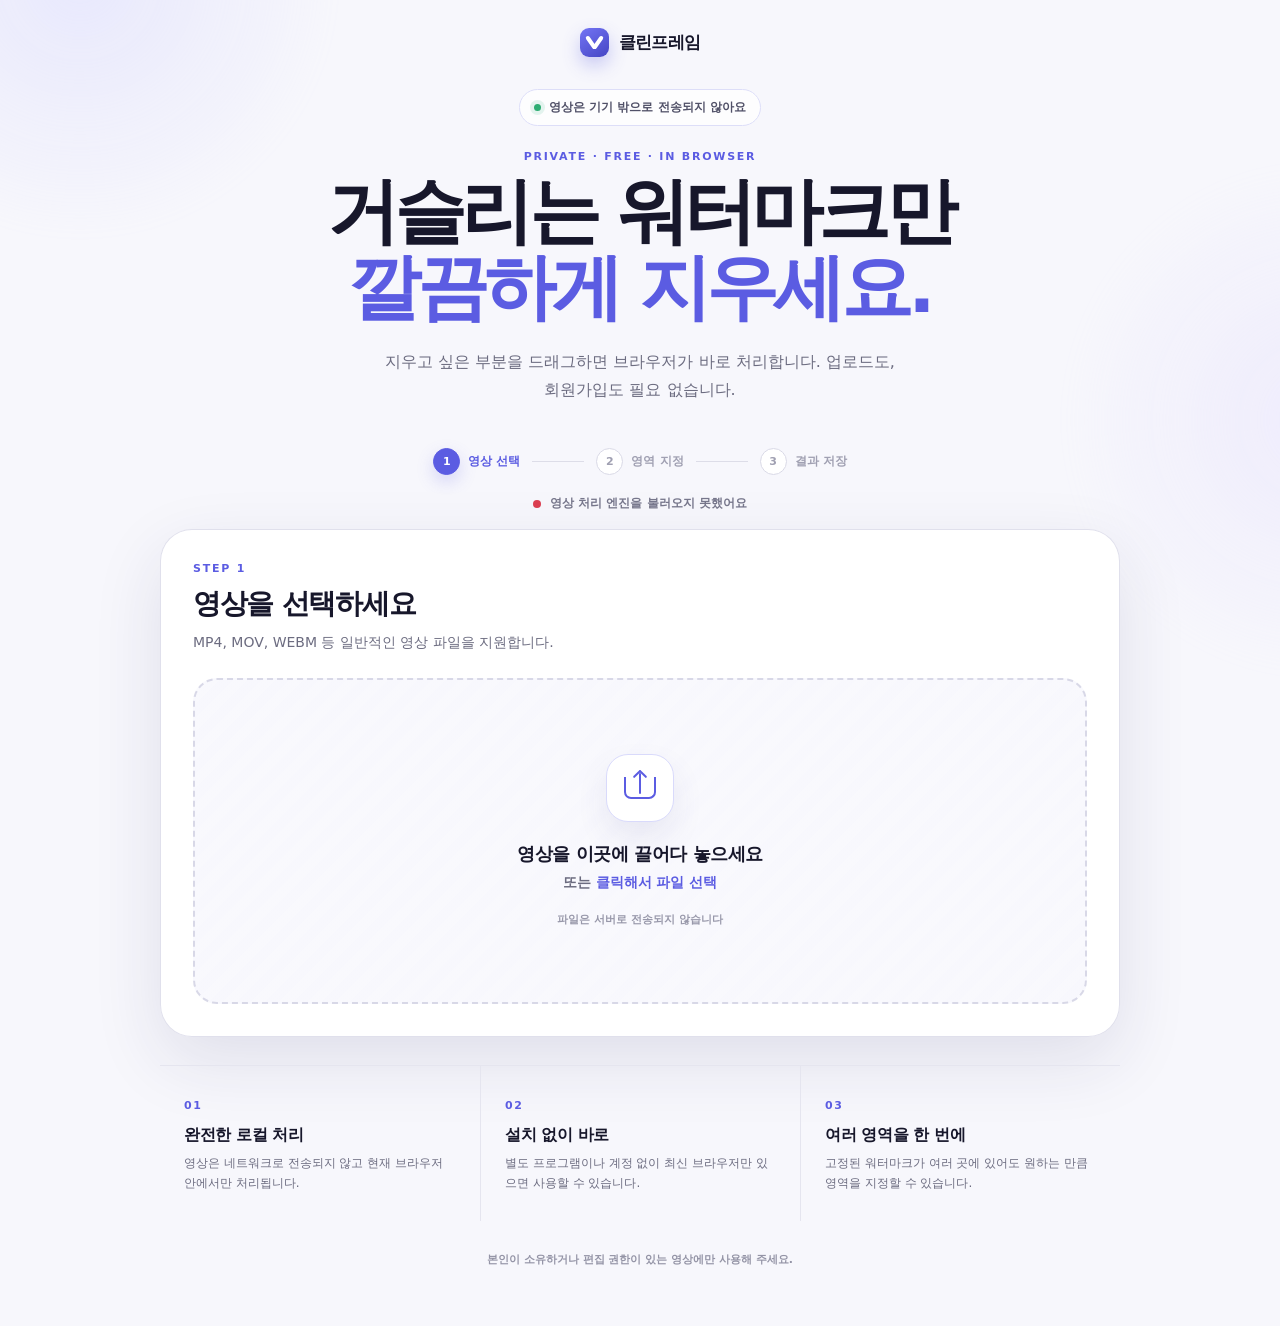
==== index.html @ 302f28f3 "워터마크 제거 웹사이트 초기 버전" ====
<!-- 브라우저에서 영상 워터마크 영역을 선택하고 제거하는 메인 화면 -->
<!doctype html>
<html lang="ko">
  <head>
    <meta charset="UTF-8" />
    <meta name="viewport" content="width=device-width, initial-scale=1.0" />
    <meta
      name="description"
      content="영상을 서버에 올리지 않고 브라우저 안에서 워터마크를 제거하는 무료 도구"
    />
    <meta name="theme-color" content="#f7f7fc" />
    <title>클린프레임 | 영상 워터마크 제거</title>
    <link rel="stylesheet" href="./styles.css" />
    <script defer src="./vendor/util.js"></script>
    <script defer src="./vendor/ffmpeg.js"></script>
    <script defer src="./app.js"></script>
  </head>
  <body>
    <div class="ambient ambient-one" aria-hidden="true"></div>
    <div class="ambient ambient-two" aria-hidden="true"></div>

    <main class="shell">
      <header class="hero">
        <a class="brand" href="./" aria-label="클린프레임 처음으로">
          <span class="brand-mark" aria-hidden="true"></span>
          <span>클린프레임</span>
        </a>
        <div class="privacy-pill">
          <span class="status-dot" aria-hidden="true"></span>
          영상은 기기 밖으로 전송되지 않아요
        </div>
        <p class="eyebrow">PRIVATE · FREE · IN BROWSER</p>
        <h1>거슬리는 워터마크만<br /><span>깔끔하게 지우세요.</span></h1>
        <p class="hero-copy">
          지우고 싶은 부분을 드래그하면 브라우저가 바로 처리합니다.
          업로드도, 회원가입도 필요 없습니다.
        </p>
      </header>

      <section class="workspace" aria-label="워터마크 제거 작업 공간">
        <div class="stepper" aria-label="진행 단계">
          <div class="step is-active" data-step="upload">
            <span>1</span>
            <strong>영상 선택</strong>
          </div>
          <div class="step-line" aria-hidden="true"></div>
          <div class="step" data-step="select">
            <span>2</span>
            <strong>영역 지정</strong>
          </div>
          <div class="step-line" aria-hidden="true"></div>
          <div class="step" data-step="done">
            <span>3</span>
            <strong>결과 저장</strong>
          </div>
        </div>

        <div class="core-status" id="coreStatus" role="status" aria-live="polite">
          <span class="core-indicator is-loading" id="coreIndicator" aria-hidden="true"></span>
          <span id="coreStatusText">영상 처리 엔진을 준비하고 있어요</span>
        </div>

        <section class="panel upload-panel" id="uploadPanel" aria-labelledby="uploadTitle">
          <div class="panel-heading">
            <p class="panel-kicker">STEP 1</p>
            <h2 id="uploadTitle">영상을 선택하세요</h2>
            <p>MP4, MOV, WEBM 등 일반적인 영상 파일을 지원합니다.</p>
          </div>

          <label class="drop-zone" id="dropZone" for="fileInput">
            <input
              type="file"
              id="fileInput"
              accept="video/*"
              aria-describedby="uploadHelp"
            />
            <span class="upload-icon" aria-hidden="true">
              <span class="upload-arrow"></span>
            </span>
            <strong>영상을 이곳에 끌어다 놓으세요</strong>
            <span>또는 <em>클릭해서 파일 선택</em></span>
            <small id="uploadHelp">파일은 서버로 전송되지 않습니다</small>
          </label>
          <p class="notice warning hidden" id="sizeWarning" role="alert"></p>
          <p class="notice error hidden" id="uploadError" role="alert"></p>
        </section>

        <section class="panel edit-panel hidden" id="editPanel" aria-labelledby="editTitle">
          <div class="panel-heading panel-heading-row">
            <div>
              <p class="panel-kicker">STEP 2</p>
              <h2 id="editTitle">지울 영역을 표시하세요</h2>
              <p>워터마크 위를 드래그하세요. 여러 영역을 선택할 수 있습니다.</p>
            </div>
            <span class="count-badge" id="regionCount">선택 영역 0개</span>
          </div>

          <div class="video-stage" id="videoStage">
            <video id="sourceVideo" controls playsinline preload="metadata"></video>
            <div
              class="selection-overlay"
              id="selectionOverlay"
              aria-label="워터마크 영역 선택 화면"
            ></div>
          </div>

          <div class="selection-help">
            <span class="help-swatch" aria-hidden="true"></span>
            <span>인디고색 테두리 안쪽이 주변 픽셀로 자연스럽게 채워집니다.</span>
          </div>

          <p class="notice error hidden" id="processError" role="alert"></p>

          <div class="actions">
            <button class="button button-primary" id="processButton" type="button" disabled>
              워터마크 제거
              <span aria-hidden="true">→</span>
            </button>
            <button class="button button-secondary" id="clearButton" type="button">
              영역 모두 지우기
            </button>
            <button class="button button-quiet" id="resetButton" type="button">
              다른 영상
            </button>
          </div>
        </section>

        <section class="panel processing-panel hidden" id="processingPanel" aria-live="polite">
          <div class="processing-orbit" aria-hidden="true">
            <span></span>
          </div>
          <p class="panel-kicker">PROCESSING</p>
          <h2>브라우저에서 영상을 처리하고 있어요</h2>
          <p>영상 길이와 해상도에 따라 시간이 걸릴 수 있습니다. 창을 닫지 마세요.</p>
          <div class="progress-track" aria-hidden="true">
            <span id="progressBar"></span>
          </div>
          <strong class="progress-value" id="progressValue">0%</strong>
        </section>

        <section class="panel result-panel hidden" id="resultPanel" aria-labelledby="resultTitle">
          <div class="result-header">
            <span class="success-mark" aria-hidden="true">✓</span>
            <div>
              <p class="panel-kicker">COMPLETE</p>
              <h2 id="resultTitle">영상이 준비됐어요</h2>
              <p>결과를 확인한 뒤 MP4 파일로 저장하세요.</p>
            </div>
          </div>

          <div class="result-video-wrap">
            <video id="resultVideo" controls playsinline></video>
          </div>

          <div class="actions">
            <a class="button button-primary" id="downloadLink" download="cleanframe-result.mp4">
              결과 다운로드
              <span aria-hidden="true">↓</span>
            </a>
            <button class="button button-secondary" id="editAgainButton" type="button">
              영역 다시 선택
            </button>
            <button class="button button-quiet" id="newVideoButton" type="button">
              다른 영상
            </button>
          </div>
        </section>
      </section>

      <section class="feature-grid" aria-label="서비스 특징">
        <article>
          <span class="feature-number">01</span>
          <h2>완전한 로컬 처리</h2>
          <p>영상은 네트워크로 전송되지 않고 현재 브라우저 안에서만 처리됩니다.</p>
        </article>
        <article>
          <span class="feature-number">02</span>
          <h2>설치 없이 바로</h2>
          <p>별도 프로그램이나 계정 없이 최신 브라우저만 있으면 사용할 수 있습니다.</p>
        </article>
        <article>
          <span class="feature-number">03</span>
          <h2>여러 영역을 한 번에</h2>
          <p>고정된 워터마크가 여러 곳에 있어도 원하는 만큼 영역을 지정할 수 있습니다.</p>
        </article>
      </section>

      <footer>
        <p>본인이 소유하거나 편집 권한이 있는 영상에만 사용해 주세요.</p>
      </footer>
    </main>
  </body>
</html>
---- styles.css ----
/* 워터마크 제거 화면의 레이아웃과 상호작용 상태를 정의하는 스타일 */
:root {
  color-scheme: light;
  --brand: #5b5ce2;
  --brand-dark: #4747c6;
  --brand-soft: #eeefff;
  --ink: #17172b;
  --muted: #6c6c80;
  --line: #e5e5ef;
  --surface: #ffffff;
  --background: #f7f7fc;
  --danger: #dc3f51;
  --warning: #a65e00;
  --success: #17845b;
  --shadow: 0 24px 70px rgba(39, 39, 91, 0.11);
}

* {
  box-sizing: border-box;
}

html {
  scroll-behavior: smooth;
}

body {
  min-width: 320px;
  min-height: 100vh;
  margin: 0;
  overflow-x: hidden;
  background: var(--background);
  color: var(--ink);
  font-family:
    Pretendard, "Noto Sans KR", "Apple SD Gothic Neo", "Malgun Gothic",
    system-ui, sans-serif;
  -webkit-font-smoothing: antialiased;
}

button,
input {
  font: inherit;
}

button,
a {
  -webkit-tap-highlight-color: transparent;
}

.ambient {
  position: fixed;
  z-index: -1;
  width: 520px;
  height: 520px;
  border-radius: 50%;
  filter: blur(12px);
  opacity: 0.32;
  pointer-events: none;
}

.ambient-one {
  top: -280px;
  left: -180px;
  background: radial-gradient(circle, #c9caff 0%, rgba(201, 202, 255, 0) 70%);
}

.ambient-two {
  top: 160px;
  right: -300px;
  background: radial-gradient(circle, #ddd5ff 0%, rgba(221, 213, 255, 0) 70%);
}

.shell {
  width: min(1120px, calc(100% - 40px));
  margin: 0 auto;
  padding: 28px 0 48px;
}

.hero {
  position: relative;
  max-width: 820px;
  margin: 0 auto;
  padding: 0 0 44px;
  text-align: center;
  animation: rise-in 0.5s ease-out both;
}

.brand {
  display: inline-flex;
  align-items: center;
  gap: 10px;
  color: var(--ink);
  font-size: 17px;
  font-weight: 900;
  letter-spacing: -0.04em;
  text-decoration: none;
}

.brand-mark {
  position: relative;
  width: 29px;
  height: 29px;
  border-radius: 9px;
  background: linear-gradient(145deg, #7374f4, #4546c4);
  box-shadow: 0 8px 18px rgba(91, 92, 226, 0.3);
}

.brand-mark::before,
.brand-mark::after {
  position: absolute;
  width: 4px;
  height: 15px;
  border-radius: 999px;
  background: #fff;
  content: "";
}

.brand-mark::before {
  top: 7px;
  left: 9px;
  transform: rotate(-35deg);
}

.brand-mark::after {
  top: 7px;
  right: 9px;
  transform: rotate(35deg);
}

.privacy-pill {
  display: flex;
  align-items: center;
  gap: 8px;
  width: fit-content;
  margin: 28px auto 24px;
  padding: 9px 14px;
  border: 1px solid #dddef8;
  border-radius: 999px;
  background: rgba(255, 255, 255, 0.72);
  color: #515168;
  font-size: 12px;
  font-weight: 700;
  backdrop-filter: blur(10px);
}

.status-dot {
  width: 7px;
  height: 7px;
  border-radius: 50%;
  background: #2cad72;
  box-shadow: 0 0 0 4px rgba(44, 173, 114, 0.12);
}

.eyebrow,
.panel-kicker {
  margin: 0 0 10px;
  color: var(--brand);
  font-size: 11px;
  font-weight: 900;
  letter-spacing: 0.16em;
}

.hero h1 {
  margin: 0;
  font-size: clamp(42px, 7vw, 72px);
  font-weight: 900;
  line-height: 1.06;
  letter-spacing: -0.065em;
}

.hero h1 span {
  color: var(--brand);
}

.hero-copy {
  max-width: 590px;
  margin: 22px auto 0;
  color: var(--muted);
  font-size: 16px;
  font-weight: 500;
  line-height: 1.75;
  word-break: keep-all;
}

.workspace {
  position: relative;
  width: min(960px, 100%);
  margin: 0 auto;
  animation: rise-in 0.52s 0.06s ease-out both;
}

.stepper {
  display: flex;
  align-items: center;
  justify-content: center;
  width: min(560px, 100%);
  margin: 0 auto 20px;
}

.step {
  display: flex;
  align-items: center;
  gap: 8px;
  color: #a0a0b2;
  white-space: nowrap;
}

.step span {
  display: grid;
  width: 27px;
  height: 27px;
  place-items: center;
  border: 1px solid #d9d9e6;
  border-radius: 50%;
  background: #fff;
  font-size: 11px;
  font-weight: 900;
}

.step strong {
  font-size: 12px;
  font-weight: 800;
}

.step.is-active,
.step.is-complete {
  color: var(--brand);
}

.step.is-active span,
.step.is-complete span {
  border-color: var(--brand);
  background: var(--brand);
  color: #fff;
  box-shadow: 0 7px 17px rgba(91, 92, 226, 0.22);
}

.step-line {
  width: 52px;
  height: 1px;
  margin: 0 12px;
  background: #dddde8;
}

.core-status {
  display: flex;
  align-items: center;
  justify-content: center;
  gap: 9px;
  min-height: 18px;
  margin-bottom: 16px;
  color: #77778c;
  font-size: 12px;
  font-weight: 700;
}

.core-indicator {
  width: 8px;
  height: 8px;
  border-radius: 50%;
  background: #2cad72;
}

.core-indicator.is-loading {
  background: var(--brand);
  animation: pulse 1.25s ease-in-out infinite;
}

.core-indicator.is-error {
  background: var(--danger);
}

.panel {
  padding: 32px;
  border: 1px solid rgba(220, 220, 234, 0.88);
  border-radius: 32px;
  background: rgba(255, 255, 255, 0.93);
  box-shadow: var(--shadow);
  backdrop-filter: blur(16px);
  animation: panel-in 0.46s ease-out both;
}

.panel-heading {
  margin-bottom: 24px;
}

.panel-heading-row {
  display: flex;
  align-items: flex-start;
  justify-content: space-between;
  gap: 24px;
}

.panel h2 {
  margin: 0;
  font-size: clamp(22px, 3vw, 28px);
  font-weight: 900;
  letter-spacing: -0.045em;
}

.panel-heading p:not(.panel-kicker),
.processing-panel > p:not(.panel-kicker),
.result-header p:not(.panel-kicker) {
  margin: 8px 0 0;
  color: var(--muted);
  font-size: 14px;
  font-weight: 500;
  line-height: 1.65;
}

.drop-zone {
  display: flex;
  min-height: 326px;
  align-items: center;
  justify-content: center;
  flex-direction: column;
  padding: 40px 24px;
  border: 2px dashed #d8d8e7;
  border-radius: 24px;
  background:
    linear-gradient(rgba(248, 248, 253, 0.88), rgba(248, 248, 253, 0.88)),
    repeating-linear-gradient(
      -45deg,
      transparent,
      transparent 10px,
      rgba(91, 92, 226, 0.035) 10px,
      rgba(91, 92, 226, 0.035) 20px
    );
  cursor: pointer;
  text-align: center;
  transition:
    border-color 0.2s ease,
    background-color 0.2s ease,
    transform 0.2s ease;
}

.drop-zone:hover,
.drop-zone:focus-within,
.drop-zone.is-over {
  border-color: var(--brand);
  background: var(--brand-soft);
  transform: translateY(-2px);
}

.drop-zone input {
  position: absolute;
  width: 1px;
  height: 1px;
  overflow: hidden;
  clip: rect(0 0 0 0);
  clip-path: inset(50%);
  white-space: nowrap;
}

.upload-icon {
  display: grid;
  position: relative;
  width: 68px;
  height: 68px;
  margin-bottom: 20px;
  place-items: center;
  border: 1px solid #d9dafb;
  border-radius: 22px;
  background: #fff;
  box-shadow: 0 15px 32px rgba(57, 57, 128, 0.09);
}

.upload-icon::before {
  width: 28px;
  height: 20px;
  border: 2px solid var(--brand);
  border-top: 0;
  border-radius: 0 0 7px 7px;
  content: "";
}

.upload-arrow {
  position: absolute;
  top: 18px;
  width: 2px;
  height: 21px;
  border-radius: 2px;
  background: var(--brand);
}

.upload-arrow::before,
.upload-arrow::after {
  position: absolute;
  top: 0;
  width: 10px;
  height: 2px;
  border-radius: 2px;
  background: var(--brand);
  content: "";
}

.upload-arrow::before {
  left: -7px;
  transform: rotate(-45deg);
}

.upload-arrow::after {
  right: -7px;
  transform: rotate(45deg);
}

.drop-zone strong {
  margin-bottom: 8px;
  font-size: 18px;
  font-weight: 900;
  letter-spacing: -0.025em;
}

.drop-zone > span:not(.upload-icon) {
  color: var(--muted);
  font-size: 14px;
  font-weight: 600;
}

.drop-zone em {
  color: var(--brand);
  font-style: normal;
  font-weight: 800;
}

.drop-zone small {
  margin-top: 20px;
  color: #9898aa;
  font-size: 11px;
  font-weight: 600;
}

.count-badge {
  flex: 0 0 auto;
  padding: 9px 13px;
  border-radius: 999px;
  background: var(--brand-soft);
  color: var(--brand-dark);
  font-size: 12px;
  font-weight: 900;
}

.video-stage,
.result-video-wrap {
  position: relative;
  overflow: hidden;
  width: 100%;
  border: 1px solid #2b2b37;
  border-radius: 20px;
  background: #101018;
  box-shadow: 0 18px 42px rgba(17, 17, 26, 0.2);
  line-height: 0;
}

.video-stage video {
  display: block;
  width: 100%;
  height: auto;
  background: #101018;
}

.result-video-wrap video {
  display: block;
  width: 100%;
  max-height: 68vh;
  background: #101018;
  object-fit: contain;
}

.selection-overlay {
  position: absolute;
  inset: 0;
  cursor: crosshair;
  touch-action: none;
  user-select: none;
}

.selection-rect {
  position: absolute;
  border: 2px solid #8586ff;
  border-radius: 4px;
  background: rgba(91, 92, 226, 0.2);
  box-shadow:
    0 0 0 1px rgba(255, 255, 255, 0.7) inset,
    0 0 22px rgba(91, 92, 226, 0.28);
}

.selection-delete {
  display: grid;
  position: absolute;
  top: -13px;
  right: -13px;
  width: 26px;
  height: 26px;
  padding: 0;
  place-items: center;
  border: 2px solid #fff;
  border-radius: 50%;
  background: var(--danger);
  box-shadow: 0 5px 12px rgba(25, 25, 38, 0.35);
  color: #fff;
  cursor: pointer;
  font-size: 14px;
  font-weight: 900;
  line-height: 1;
}

.selection-help {
  display: flex;
  align-items: center;
  gap: 9px;
  margin: 14px 2px 0;
  color: var(--muted);
  font-size: 12px;
  font-weight: 600;
  line-height: 1.5;
}

.help-swatch {
  flex: 0 0 auto;
  width: 13px;
  height: 13px;
  border: 2px solid #8586ff;
  border-radius: 3px;
  background: rgba(91, 92, 226, 0.16);
}

.actions {
  display: flex;
  align-items: center;
  gap: 12px;
  flex-wrap: wrap;
  margin-top: 24px;
}

.button {
  display: inline-flex;
  min-height: 52px;
  align-items: center;
  justify-content: center;
  gap: 12px;
  padding: 14px 22px;
  border: 1px solid transparent;
  border-radius: 16px;
  cursor: pointer;
  font-size: 14px;
  font-weight: 900;
  text-decoration: none;
  transition:
    transform 0.14s ease,
    box-shadow 0.2s ease,
    border-color 0.2s ease;
}

.button:hover:not(:disabled) {
  transform: scale(1.02);
}

.button:active:not(:disabled) {
  transform: scale(0.98);
}

.button:focus-visible,
.selection-delete:focus-visible,
.drop-zone:focus-within {
  outline: 3px solid rgba(91, 92, 226, 0.28);
  outline-offset: 3px;
}

.button:disabled {
  cursor: not-allowed;
  opacity: 0.46;
}

.button-primary {
  border-color: var(--brand);
  background: linear-gradient(135deg, #6d6eef, #5051d5);
  box-shadow: 0 13px 27px rgba(91, 92, 226, 0.28);
  color: #fff;
}

.button-primary:hover:not(:disabled) {
  box-shadow: 0 17px 32px rgba(91, 92, 226, 0.37);
}

.button-secondary {
  border-color: #ddddea;
  background: #fff;
  color: #353549;
  box-shadow: 0 8px 18px rgba(31, 31, 67, 0.07);
}

.button-quiet {
  border-color: transparent;
  background: transparent;
  color: #77778b;
}

.notice {
  margin: 16px 0 0;
  padding: 12px 14px;
  border: 1px solid;
  border-radius: 12px;
  font-size: 13px;
  font-weight: 700;
  line-height: 1.55;
}

.notice.warning {
  border-color: #f1d5ad;
  background: #fff8ec;
  color: var(--warning);
}

.notice.error {
  border-color: #f3c9ce;
  background: #fff3f4;
  color: var(--danger);
}

.processing-panel {
  padding-block: 72px;
  text-align: center;
}

.processing-orbit {
  display: grid;
  width: 72px;
  height: 72px;
  margin: 0 auto 24px;
  place-items: center;
  border: 2px solid #dadbff;
  border-top-color: var(--brand);
  border-radius: 50%;
  animation: spin 0.9s linear infinite;
}

.processing-orbit span {
  width: 42px;
  height: 42px;
  border-radius: 14px;
  background: linear-gradient(145deg, #7374f4, #4546c4);
  box-shadow: 0 9px 24px rgba(91, 92, 226, 0.28);
}

.progress-track {
  overflow: hidden;
  width: min(480px, 100%);
  height: 10px;
  margin: 28px auto 12px;
  border-radius: 999px;
  background: #eaeaF3;
}

.progress-track span {
  display: block;
  width: 0%;
  height: 100%;
  border-radius: inherit;
  background: linear-gradient(90deg, #7778f0, #4f50d3);
  transition: width 0.2s ease;
}

.progress-value {
  color: var(--brand);
  font-size: 18px;
  font-weight: 900;
}

.result-header {
  display: flex;
  align-items: center;
  gap: 16px;
  margin-bottom: 24px;
}

.success-mark {
  display: grid;
  flex: 0 0 auto;
  width: 52px;
  height: 52px;
  place-items: center;
  border-radius: 17px;
  background: #e8f8f1;
  color: var(--success);
  font-size: 24px;
  font-weight: 900;
}

.feature-grid {
  display: grid;
  width: min(960px, 100%);
  margin: 28px auto 0;
  grid-template-columns: repeat(3, 1fr);
  border-top: 1px solid var(--line);
  animation: rise-in 0.52s 0.12s ease-out both;
}

.feature-grid article {
  padding: 28px 24px;
}

.feature-grid article + article {
  border-left: 1px solid var(--line);
}

.feature-number {
  color: var(--brand);
  font-size: 11px;
  font-weight: 900;
  letter-spacing: 0.14em;
}

.feature-grid h2 {
  margin: 12px 0 8px;
  font-size: 16px;
  font-weight: 900;
  letter-spacing: -0.025em;
}

.feature-grid p {
  margin: 0;
  color: var(--muted);
  font-size: 12px;
  font-weight: 500;
  line-height: 1.65;
}

footer {
  padding-top: 20px;
  color: #9494a6;
  font-size: 11px;
  font-weight: 600;
  text-align: center;
}

.hidden {
  display: none !important;
}

@keyframes rise-in {
  from {
    opacity: 0;
    transform: translateY(14px);
  }
  to {
    opacity: 1;
    transform: translateY(0);
  }
}

@keyframes panel-in {
  from {
    opacity: 0;
    transform: translateY(12px);
  }
  to {
    opacity: 1;
    transform: translateY(0);
  }
}

@keyframes spin {
  to {
    transform: rotate(360deg);
  }
}

@keyframes pulse {
  0%,
  100% {
    box-shadow: 0 0 0 0 rgba(91, 92, 226, 0.35);
  }
  50% {
    box-shadow: 0 0 0 6px rgba(91, 92, 226, 0);
  }
}

@media (max-width: 720px) {
  .shell {
    width: min(100% - 24px, 1120px);
    padding-top: 20px;
  }

  .hero {
    padding-bottom: 32px;
  }

  .hero-copy {
    font-size: 14px;
  }

  .step strong {
    display: none;
  }

  .step-line {
    width: 42px;
  }

  .panel {
    padding: 24px 18px;
    border-radius: 24px;
  }

  .drop-zone {
    min-height: 276px;
    padding-inline: 16px;
  }

  .panel-heading-row {
    display: block;
  }

  .count-badge {
    display: inline-flex;
    margin-top: 14px;
  }

  .actions {
    align-items: stretch;
    flex-direction: column;
  }

  .button {
    width: 100%;
  }

  .feature-grid {
    grid-template-columns: 1fr;
  }

  .feature-grid article {
    padding: 22px 4px;
  }

  .feature-grid article + article {
    border-top: 1px solid var(--line);
    border-left: 0;
  }
}

@media (prefers-reduced-motion: reduce) {
  *,
  *::before,
  *::after {
    scroll-behavior: auto !important;
    animation-duration: 0.01ms !important;
    animation-iteration-count: 1 !important;
    transition-duration: 0.01ms !important;
  }
}
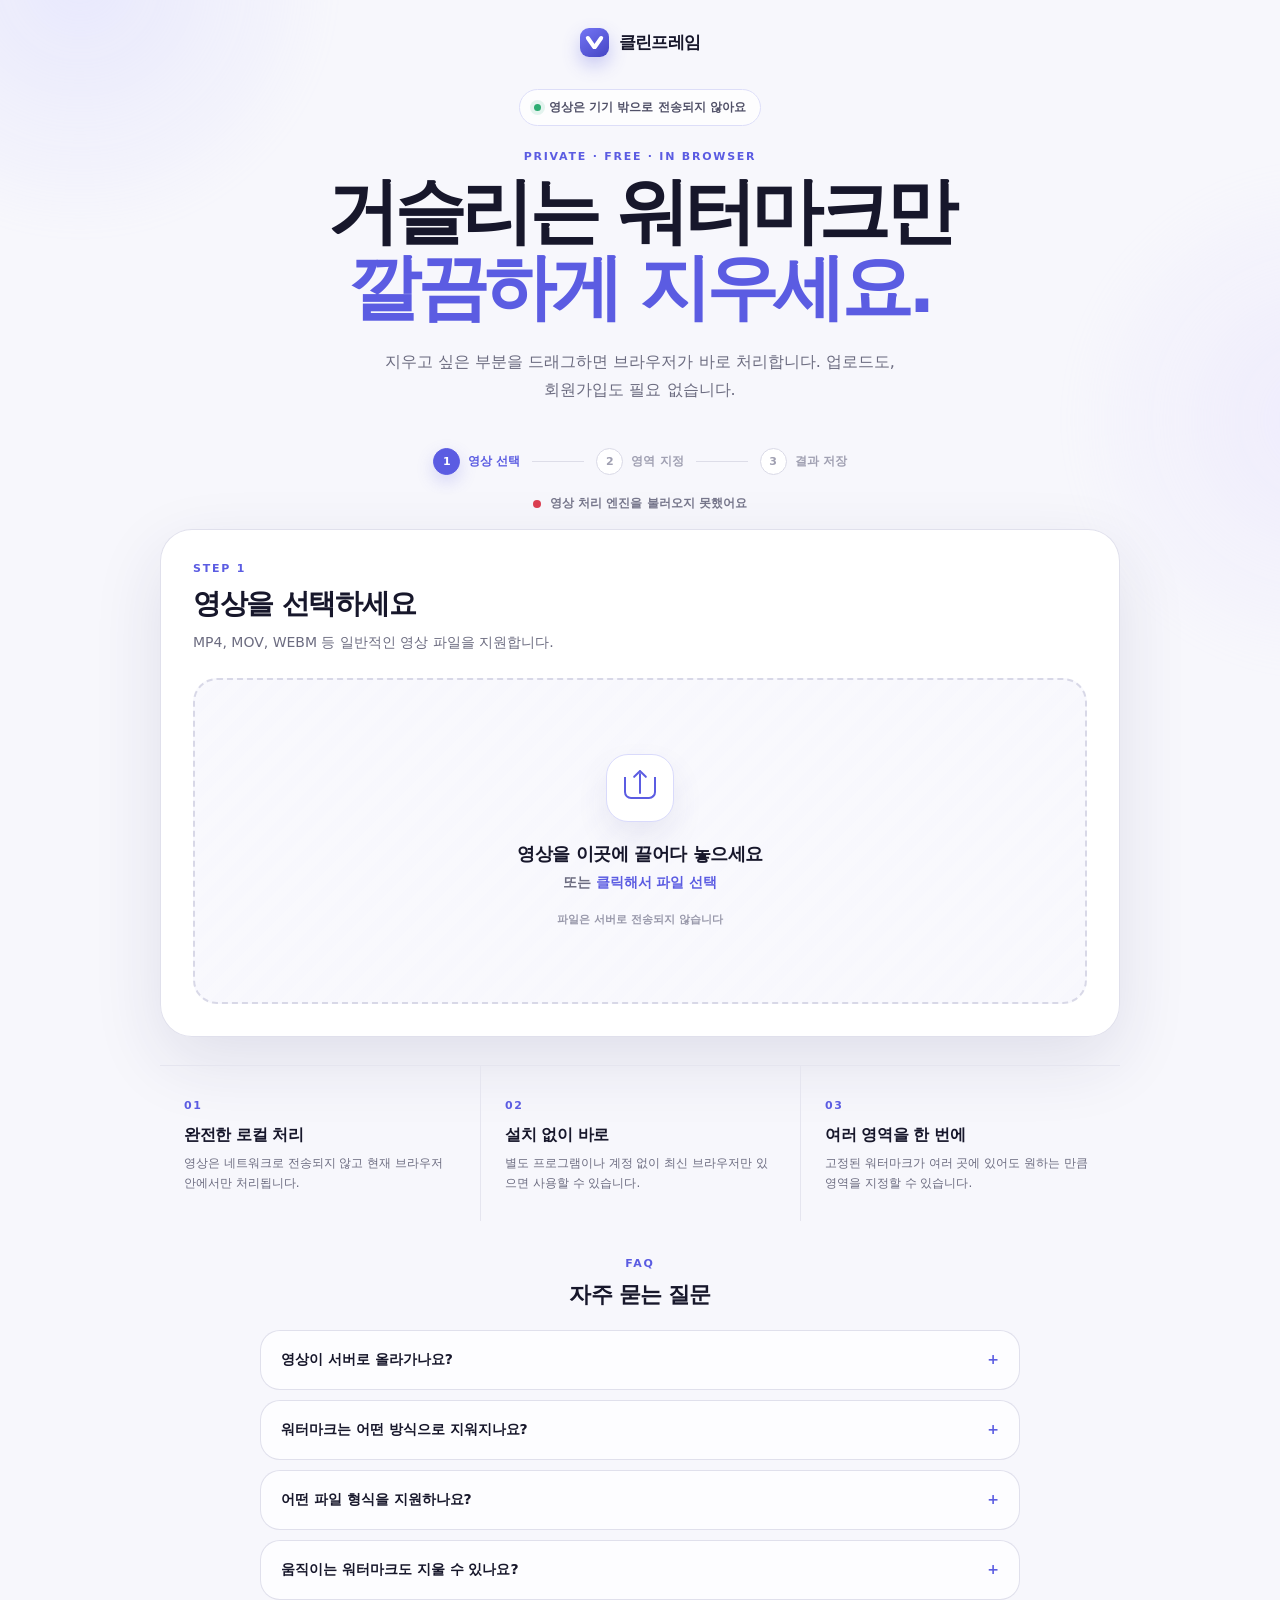
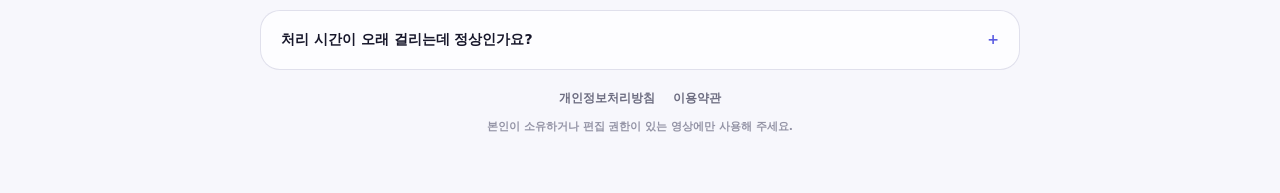
==== commit 37d70098: "애드센스 연동과 약관 페이지 추가 메타 태그의 게시자 ID를 읽어 광고 로더와 광고 단위를 초기화하는 ads.js를 추가했다. ID나 광고 단위 ID가 비어 있으면 광고 자리를 제" ====
--- a/index.html
+++ b/index.html
@@ -9,11 +9,14 @@
       content="영상을 서버에 올리지 않고 브라우저 안에서 워터마크를 제거하는 무료 도구"
     />
     <meta name="theme-color" content="#f7f7fc" />
+    <!-- 애드센스 게시자 ID. ads.js 가 이 값을 읽어 광고 스크립트를 불러온다. -->
+    <meta name="google-adsense-account" content="ca-pub-1059415497859090" />
     <title>클린프레임 | 영상 워터마크 제거</title>
     <link rel="stylesheet" href="./styles.css" />
     <script defer src="./vendor/util.js"></script>
     <script defer src="./vendor/ffmpeg.js"></script>
     <script defer src="./app.js"></script>
+    <script defer src="./ads.js"></script>
   </head>
   <body>
     <div class="ambient ambient-one" aria-hidden="true"></div>
@@ -104,6 +107,20 @@
             ></div>
           </div>
 
+          <div class="preview-toolbar">
+            <div class="preview-controls" aria-label="원본 영상 미리보기 제어">
+              <button class="preview-control" id="playPauseButton" type="button" disabled>
+                <span id="playPauseIcon" aria-hidden="true">▶</span>
+                <span id="playPauseText">미리보기 재생</span>
+              </button>
+              <button class="preview-control" id="restartPreviewButton" type="button" disabled>
+                <span aria-hidden="true">↺</span>
+                처음으로
+              </button>
+            </div>
+            <span class="file-summary" id="fileSummary"></span>
+          </div>
+
           <div class="selection-help">
             <span class="help-swatch" aria-hidden="true"></span>
             <span>인디고색 테두리 안쪽이 주변 픽셀로 자연스럽게 채워집니다.</span>
@@ -166,6 +183,11 @@
           </div>
         </section>
       </section>
+
+      <!-- 광고 자리. data-ad-slot 을 애드센스에서 만든 광고 단위 ID로 바꾸세요. -->
+      <aside class="ad-slot" data-ad-slot="" data-ad-format="auto" aria-label="광고">
+        <span class="ad-label">광고</span>
+      </aside>
 
       <section class="feature-grid" aria-label="서비스 특징">
         <article>
@@ -185,7 +207,66 @@
         </article>
       </section>
 
+      <section class="faq" aria-labelledby="faqTitle">
+        <p class="panel-kicker">FAQ</p>
+        <h2 id="faqTitle">자주 묻는 질문</h2>
+
+        <details>
+          <summary>영상이 서버로 올라가나요?</summary>
+          <p>
+            올라가지 않습니다. 파일을 고르면 브라우저 메모리에서만 읽고,
+            제거 작업도 브라우저 안에서 실행되는 ffmpeg.wasm이 처리합니다.
+            네트워크로 나가는 영상 데이터는 없습니다.
+          </p>
+        </details>
+
+        <details>
+          <summary>워터마크는 어떤 방식으로 지워지나요?</summary>
+          <p>
+            지정한 사각형 영역을 ffmpeg의 delogo 필터가 처리합니다.
+            영역 테두리 바깥의 픽셀을 참고해 안쪽을 다시 채우는 방식이라
+            배경이 단순할수록 자연스럽고, 무늬가 복잡한 배경 위에서는
+            흐릿한 자국이 남을 수 있습니다.
+          </p>
+        </details>
+
+        <details>
+          <summary>어떤 파일 형식을 지원하나요?</summary>
+          <p>
+            브라우저가 재생할 수 있는 MP4, MOV, WEBM 등을 불러올 수 있습니다.
+            결과물은 MP4로 저장됩니다. 영상이 길거나 해상도가 높으면
+            브라우저 메모리를 많이 쓰기 때문에 처리 시간이 길어집니다.
+          </p>
+        </details>
+
+        <details>
+          <summary>움직이는 워터마크도 지울 수 있나요?</summary>
+          <p>
+            위치가 고정된 워터마크에 맞춘 도구입니다. 화면 안에서 움직이는
+            워터마크는 지정한 영역을 벗어나는 순간 다시 보이게 됩니다.
+          </p>
+        </details>
+
+        <details>
+          <summary>처리 시간이 오래 걸리는데 정상인가요?</summary>
+          <p>
+            정상입니다. 서버 대신 본인 기기의 CPU가 모든 프레임을 다시
+            인코딩합니다. 처리 중에는 탭을 닫거나 다른 영상을 올리지 말고,
+            노트북이라면 전원을 연결한 상태로 두는 편이 빠릅니다.
+          </p>
+        </details>
+      </section>
+
+      <!-- 광고 자리. data-ad-slot 을 애드센스에서 만든 광고 단위 ID로 바꾸세요. -->
+      <aside class="ad-slot" data-ad-slot="" data-ad-format="auto" aria-label="광고">
+        <span class="ad-label">광고</span>
+      </aside>
+
       <footer>
+        <nav class="footer-nav" aria-label="약관 및 정책">
+          <a href="./privacy.html">개인정보처리방침</a>
+          <a href="./terms.html">이용약관</a>
+        </nav>
         <p>본인이 소유하거나 편집 권한이 있는 영상에만 사용해 주세요.</p>
       </footer>
     </main>
--- a/styles.css
+++ b/styles.css
@@ -515,6 +515,67 @@
   line-height: 1.5;
 }
 
+.preview-toolbar {
+  display: flex;
+  min-height: 48px;
+  align-items: center;
+  justify-content: space-between;
+  gap: 16px;
+  margin-top: 12px;
+  padding: 8px 10px;
+  border: 1px solid var(--line);
+  border-radius: 14px;
+  background: #fafafe;
+}
+
+.preview-controls {
+  display: flex;
+  align-items: center;
+  gap: 4px;
+}
+
+.preview-control {
+  display: inline-flex;
+  min-height: 32px;
+  align-items: center;
+  gap: 7px;
+  padding: 6px 9px;
+  border: 0;
+  border-radius: 9px;
+  background: transparent;
+  color: #4b4b61;
+  cursor: pointer;
+  font-size: 12px;
+  font-weight: 800;
+  transition:
+    background-color 0.16s ease,
+    color 0.16s ease;
+}
+
+.preview-control:hover:not(:disabled) {
+  background: var(--brand-soft);
+  color: var(--brand-dark);
+}
+
+.preview-control:focus-visible {
+  outline: 3px solid rgba(91, 92, 226, 0.24);
+  outline-offset: 2px;
+}
+
+.preview-control:disabled {
+  cursor: not-allowed;
+  opacity: 0.45;
+}
+
+.file-summary {
+  overflow: hidden;
+  color: #858598;
+  font-size: 11px;
+  font-weight: 700;
+  text-overflow: ellipsis;
+  white-space: nowrap;
+}
+
 .help-swatch {
   flex: 0 0 auto;
   width: 13px;
@@ -725,6 +786,153 @@
   line-height: 1.65;
 }
 
+.ad-slot {
+  display: block;
+  width: min(960px, 100%);
+  margin: 28px auto 0;
+  padding: 14px 16px 16px;
+  border: 1px solid rgba(220, 220, 234, 0.88);
+  border-radius: 24px;
+  background: rgba(255, 255, 255, 0.72);
+  text-align: center;
+}
+
+.ad-label {
+  display: block;
+  color: #9d9dae;
+  font-size: 10px;
+  font-weight: 900;
+  letter-spacing: 0.28em;
+}
+
+.ad-slot .adsbygoogle {
+  display: block;
+  min-height: 90px;
+  margin-top: 12px;
+}
+
+.faq {
+  width: min(760px, 100%);
+  margin: 36px auto 0;
+  text-align: center;
+}
+
+.faq h2 {
+  margin: 0 0 20px;
+  font-size: 22px;
+  font-weight: 900;
+  letter-spacing: -0.035em;
+}
+
+.faq details {
+  padding: 4px 20px;
+  border: 1px solid rgba(220, 220, 234, 0.88);
+  border-radius: 20px;
+  background: rgba(255, 255, 255, 0.78);
+  text-align: left;
+}
+
+.faq details + details {
+  margin-top: 10px;
+}
+
+.faq summary {
+  padding: 16px 0;
+  color: var(--ink);
+  cursor: pointer;
+  font-size: 14px;
+  font-weight: 700;
+  list-style: none;
+}
+
+.faq summary::-webkit-details-marker {
+  display: none;
+}
+
+.faq summary::after {
+  float: right;
+  color: var(--brand);
+  content: "+";
+  font-weight: 900;
+}
+
+.faq details[open] summary::after {
+  content: "−";
+}
+
+.faq details p {
+  margin: 0;
+  padding: 0 0 18px;
+  color: var(--muted);
+  font-size: 13px;
+  font-weight: 500;
+  line-height: 1.75;
+}
+
+.legal-header {
+  max-width: 720px;
+  margin: 0 auto;
+  padding: 0 0 28px;
+  text-align: center;
+}
+
+.legal-header .brand {
+  margin-bottom: 28px;
+}
+
+.legal-header h1 {
+  margin: 0 0 10px;
+  font-size: 30px;
+  font-weight: 900;
+  letter-spacing: -0.045em;
+}
+
+.legal-updated {
+  margin: 0;
+  color: var(--muted);
+  font-size: 12px;
+  font-weight: 600;
+}
+
+.legal {
+  width: min(760px, 100%);
+  margin: 0 auto;
+  color: #3d3d52;
+  font-size: 14px;
+  font-weight: 500;
+  line-height: 1.8;
+}
+
+.legal h2 {
+  margin: 32px 0 10px;
+  color: var(--ink);
+  font-size: 16px;
+  font-weight: 900;
+  letter-spacing: -0.025em;
+}
+
+.legal h2:first-child {
+  margin-top: 0;
+}
+
+.legal p {
+  margin: 0;
+}
+
+.legal ul {
+  margin: 10px 0 0;
+  padding-left: 20px;
+}
+
+.legal li + li {
+  margin-top: 8px;
+}
+
+.legal a {
+  color: var(--brand-dark);
+  font-weight: 700;
+}
+
 footer {
   padding-top: 20px;
   color: #9494a6;
@@ -733,6 +941,25 @@
   text-align: center;
 }
 
+.footer-nav {
+  display: flex;
+  align-items: center;
+  justify-content: center;
+  gap: 18px;
+  margin-bottom: 12px;
+}
+
+.footer-nav a {
+  color: #6c6c80;
+  font-size: 12px;
+  font-weight: 700;
+  text-decoration: none;
+}
+
+.footer-nav a:hover {
+  color: var(--brand);
+}
+
 .hidden {
   display: none !important;
 }
@@ -816,6 +1043,26 @@
     margin-top: 14px;
   }
 
+  .preview-toolbar {
+    align-items: flex-start;
+    flex-direction: column;
+    gap: 6px;
+  }
+
+  .preview-controls {
+    width: 100%;
+  }
+
+  .preview-control {
+    flex: 1;
+    justify-content: center;
+  }
+
+  .file-summary {
+    width: 100%;
+    padding: 0 8px 4px;
+  }
+
   .actions {
     align-items: stretch;
     flex-direction: column;
@@ -836,6 +1083,24 @@
   .feature-grid article + article {
     border-top: 1px solid var(--line);
     border-left: 0;
+  }
+
+  .ad-slot {
+    padding: 12px 10px 14px;
+    border-radius: 20px;
+  }
+
+  .faq details {
+    padding-inline: 16px;
+  }
+
+  .legal {
+    padding: 24px 18px;
+    border-radius: 24px;
+  }
+
+  .legal-header h1 {
+    font-size: 24px;
   }
 }
 
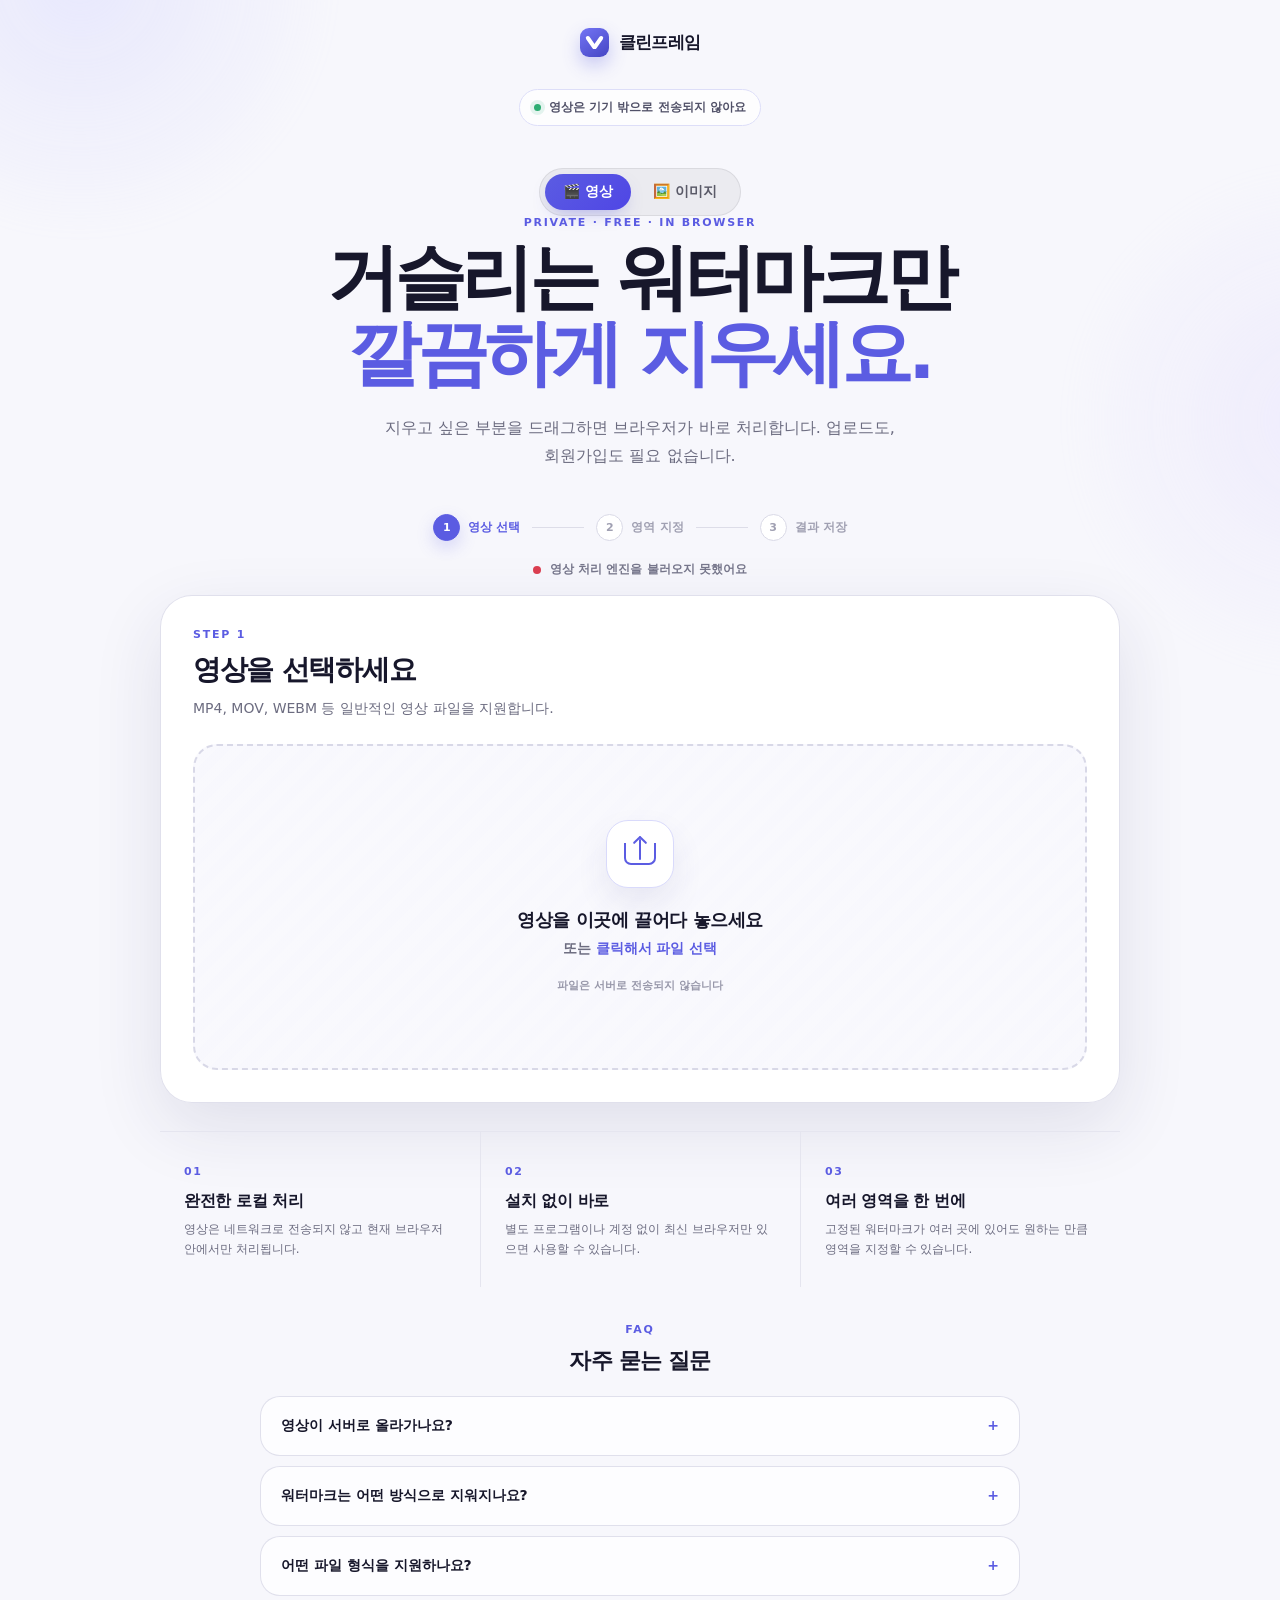
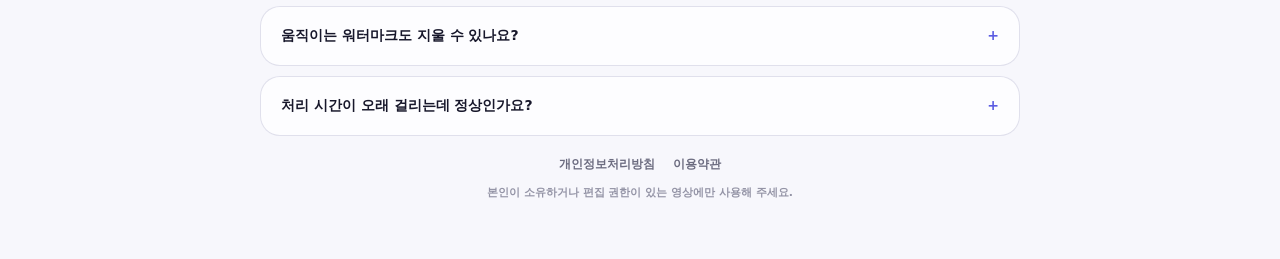
==== commit 721c6007: "이미지 한 장만 처리하는 경로 추가 폴더만 받던 이미지 페이지를 한 장도 처리할 수 있게 넓힌다.  webkitdirectory 입력 하나로는 파일 선택 대화상자가 폴더 모드로 고" ====
--- a/index.html
+++ b/index.html
@@ -9,8 +9,14 @@
       content="영상을 서버에 올리지 않고 브라우저 안에서 워터마크를 제거하는 무료 도구"
     />
     <meta name="theme-color" content="#f7f7fc" />
-    <!-- 애드센스 게시자 ID. ads.js 가 이 값을 읽어 광고 스크립트를 불러온다. -->
+    <!-- 애드센스 사이트 확인용 메타 태그와 광고 로더. 크롤러가 HTML 원본에서
+         찾을 수 있도록 스크립트를 주입하지 않고 그대로 둔다. -->
     <meta name="google-adsense-account" content="ca-pub-1059415497859090" />
+    <script
+      async
+      src="https://pagead2.googlesyndication.com/pagead/js/adsbygoogle.js?client=ca-pub-1059415497859090"
+      crossorigin="anonymous"
+    ></script>
     <title>클린프레임 | 영상 워터마크 제거</title>
     <link rel="stylesheet" href="./styles.css" />
     <script defer src="./vendor/util.js"></script>
@@ -32,6 +38,10 @@
           <span class="status-dot" aria-hidden="true"></span>
           영상은 기기 밖으로 전송되지 않아요
         </div>
+        <nav class="tool-nav" aria-label="도구 전환">
+          <a class="active" href="./" aria-current="page">🎬 영상</a>
+          <a href="./image.html">🖼️ 이미지</a>
+        </nav>
         <p class="eyebrow">PRIVATE · FREE · IN BROWSER</p>
         <h1>거슬리는 워터마크만<br /><span>깔끔하게 지우세요.</span></h1>
         <p class="hero-copy">
--- a/styles.css
+++ b/styles.css
@@ -1114,3 +1114,95 @@
     transition-duration: 0.01ms !important;
   }
 }
+
+/* ===== 도구 전환 내비 (영상 / 이미지 일괄) ===== */
+.tool-nav {
+  display: inline-flex;
+  gap: 4px;
+  padding: 5px;
+  margin: 18px auto 0;
+  border-radius: 9999px;
+  background: rgba(20, 20, 30, 0.05);
+  border: 1px solid rgba(20, 20, 30, 0.08);
+}
+.tool-nav a {
+  padding: 9px 18px;
+  border-radius: 9999px;
+  font-weight: 700;
+  font-size: 14px;
+  color: #5a5a68;
+  text-decoration: none;
+  transition: background 0.18s, color 0.18s, box-shadow 0.18s;
+}
+.tool-nav a:hover {
+  color: #23233a;
+}
+.tool-nav a.active {
+  background: linear-gradient(135deg, #5b5ce2, #4f46e5);
+  color: #fff;
+  box-shadow: 0 8px 18px -8px rgba(91, 92, 226, 0.5);
+}
+
+/* 이미지 스테이지: .video-stage 를 재사용하되 <img> 대응 */
+.video-stage img {
+  display: block;
+  width: 100%;
+  height: auto;
+  background: #101018;
+}
+
+/* 전/후 미리보기 */
+.preview-pair {
+  display: grid;
+  grid-template-columns: 1fr 1fr;
+  gap: 12px;
+  margin-top: 16px;
+}
+.preview-pair figure { margin: 0; }
+.preview-pair figcaption {
+  font-size: 12px;
+  font-weight: 800;
+  color: #6b6b7a;
+  margin-bottom: 6px;
+  letter-spacing: 0.02em;
+}
+.preview-pair canvas {
+  width: 100%;
+  border-radius: 14px;
+  border: 1px solid #2b2b37;
+  background: #101018;
+}
+@media (max-width: 560px) {
+  .preview-pair { grid-template-columns: 1fr; }
+}
+
+/* ===== 업로드 선택 버튼 (이미지 / 폴더) ===== */
+.upload-choices {
+  display: flex;
+  gap: 10px;
+  flex-wrap: wrap;
+  justify-content: center;
+  margin: 18px 0 4px;
+}
+.upload-choices .button {
+  cursor: pointer;
+}
+
+/* 단일 이미지 결과 미리보기 */
+.result-image-wrap {
+  position: relative;
+  overflow: hidden;
+  width: 100%;
+  border: 1px solid #2b2b37;
+  border-radius: 20px;
+  background: #101018;
+  box-shadow: 0 18px 42px rgba(17, 17, 26, 0.2);
+  line-height: 0;
+}
+.result-image-wrap img {
+  display: block;
+  width: 100%;
+  max-height: 68vh;
+  background: #101018;
+  object-fit: contain;
+}
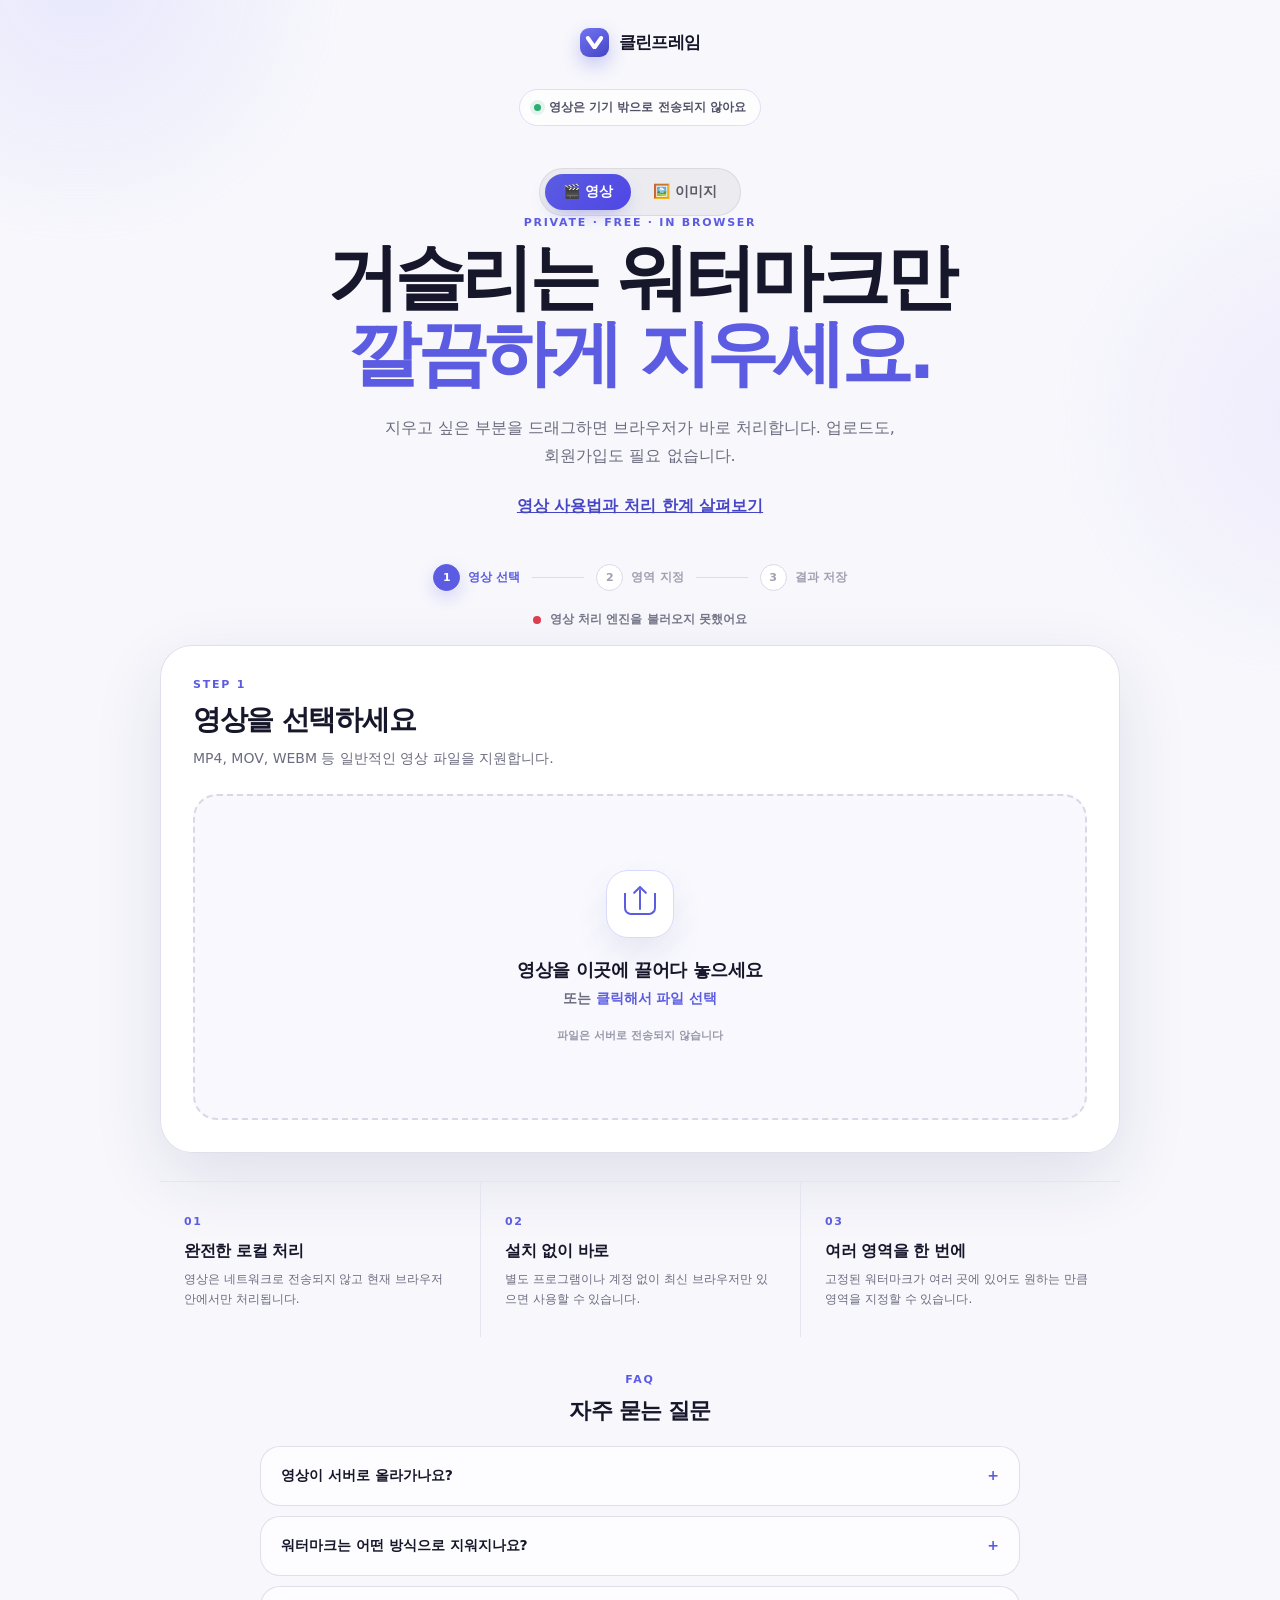
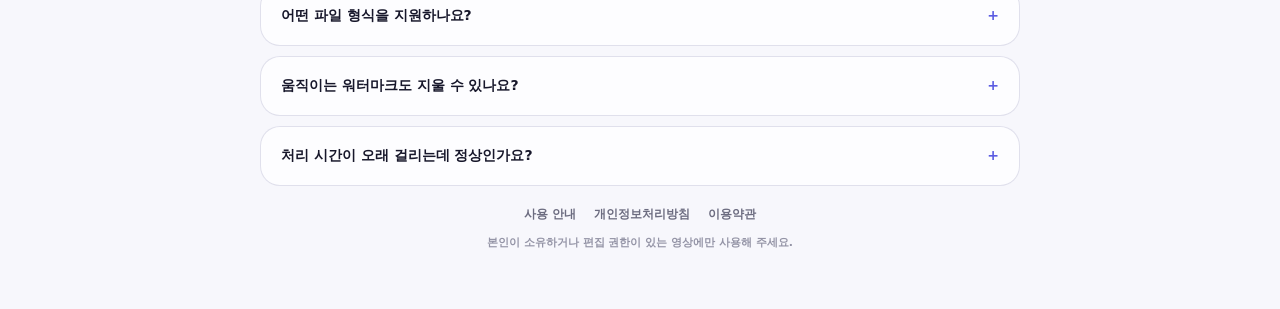
==== commit ecb9b122: "애드센스 심사용 사용 안내와 광고 노출 화면 정리" ====
--- a/index.html
+++ b/index.html
@@ -48,6 +48,7 @@
           지우고 싶은 부분을 드래그하면 브라우저가 바로 처리합니다.
           업로드도, 회원가입도 필요 없습니다.
         </p>
+        <p class="hero-copy"><a href="./guide.html#video">영상 사용법과 처리 한계 살펴보기</a></p>
       </header>
 
       <section class="workspace" aria-label="워터마크 제거 작업 공간">
@@ -274,6 +275,7 @@
 
       <footer>
         <nav class="footer-nav" aria-label="약관 및 정책">
+          <a href="./guide.html">사용 안내</a>
           <a href="./privacy.html">개인정보처리방침</a>
           <a href="./terms.html">이용약관</a>
         </nav>
--- a/styles.css
+++ b/styles.css
@@ -179,6 +179,11 @@
   font-weight: 500;
   line-height: 1.75;
   word-break: keep-all;
+}
+
+.hero-copy a {
+  color: var(--brand-dark);
+  font-weight: 700;
 }
 
 .workspace {
@@ -933,6 +938,10 @@
   font-weight: 700;
 }
 
+.guide p + p {
+  margin-top: 12px;
+}
+
 footer {
   padding-top: 20px;
   color: #9494a6;
@@ -943,6 +952,7 @@
 
 .footer-nav {
   display: flex;
+  flex-wrap: wrap;
   align-items: center;
   justify-content: center;
   gap: 18px;
